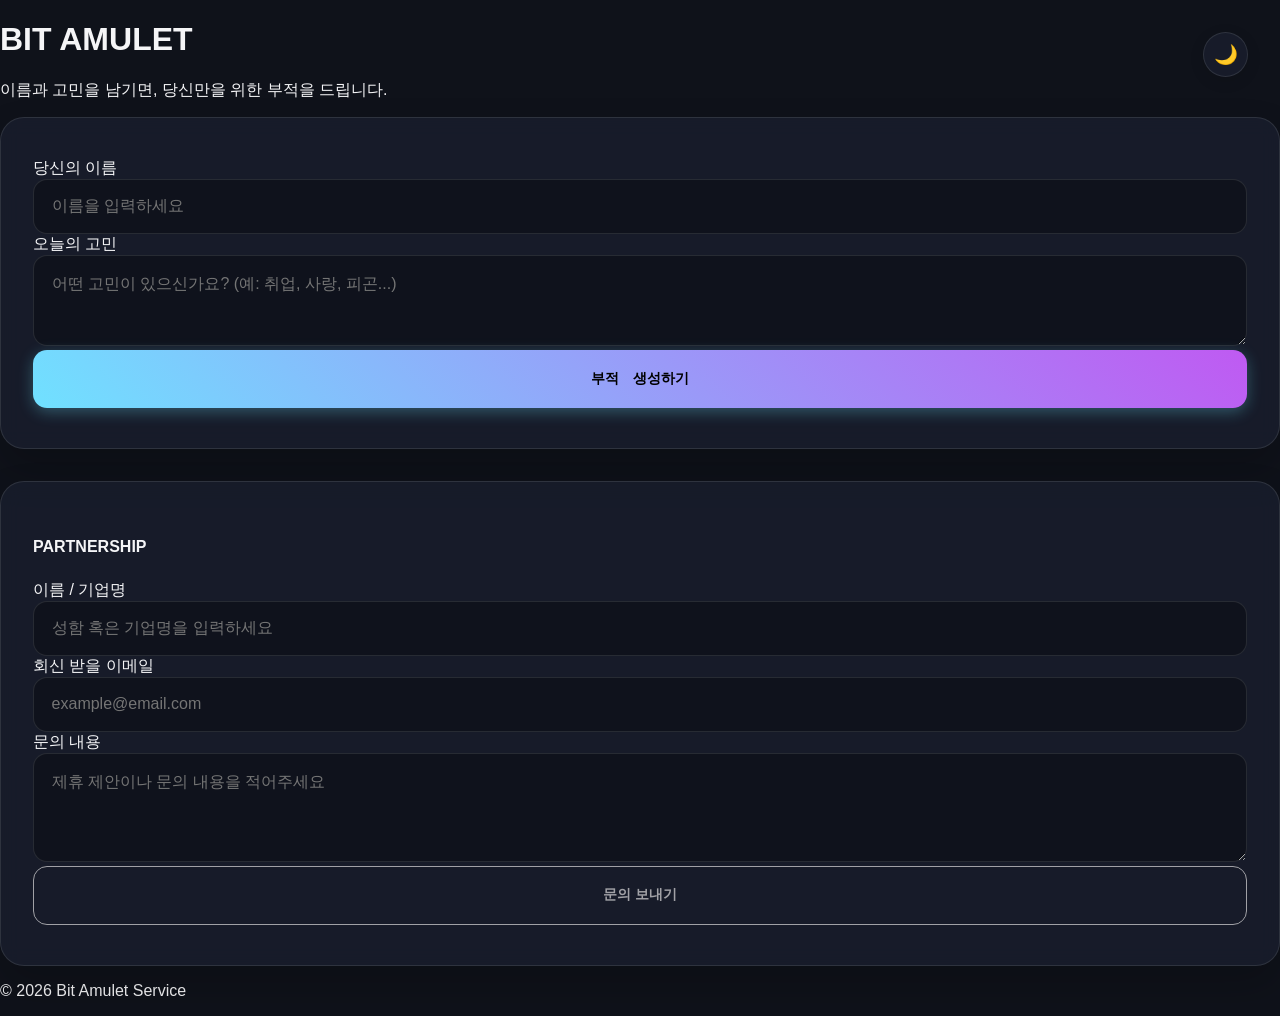
==== index.html @ c054cde6 "Auto-commit at 2026-04-23 19:17:56" ====
<!DOCTYPE html>
<html lang="ko">
<head>
    <meta charset="UTF-8">
    <meta name="viewport" content="width=device-width, initial-scale=1.0">
    <title>비트의 부적 - 당신만을 위한 한 줄 가사</title>
    <!-- CSS 경로 수정 -->
    <link rel="stylesheet" href="style.css">
</head>
<body>
    <div class="theme-toggle">
        <button id="theme-btn" title="테마 변경">🌙</button>
    </div>
    <div class="layout-wrapper">
        <!-- 기존 메인 컨텐츠 -->
        <div class="container">
            <header>
                <h1 class="pixel-text">BIT AMULET</h1>
                <p class="subtitle">이름과 고민을 남기면, 당신만을 위한 부적을 드립니다.</p>
            </header>

            <main>
                <section id="input-section" class="card">
                    <div class="input-group">
                        <label for="username">당신의 이름</label>
                        <input type="text" id="username" placeholder="이름을 입력하세요" maxlength="10">
                    </div>
                    <div class="input-group">
                        <label for="worry">오늘의 고민</label>
                        <textarea id="worry" placeholder="어떤 고민이 있으신가요? (예: 취업, 사랑, 피곤...)" rows="3"></textarea>
                    </div>
                    <button id="generate-btn" class="pixel-btn">부적 생성하기</button>
                </section>

                <section id="result-section" class="card hidden">
                    <div id="pixel-icon-container">
                        <!-- SVG 픽셀 아트가 여기에 들어갑니다 -->
                    </div>
                    <h2 id="result-name"></h2>
                    <div class="lyric-box">
                        <p id="result-lyric" class="pixel-text-sub"></p>
                    </div>
                    <button id="retry-btn" class="pixel-btn secondary">다시 쓰기</button>
                </section>
            </main>

            <section id="contact-section" class="card" style="margin-top: 2rem;">
                <h3 class="pixel-text" style="font-size: 1rem; margin-bottom: 1.5rem;">PARTNERSHIP</h3>
                <form action="https://formspree.io/f/mqewgvky" method="POST">
                    <div class="input-group">
                        <label>이름 / 기업명</label>
                        <input type="text" name="name" placeholder="성함 혹은 기업명을 입력하세요" required>
                    </div>
                    <div class="input-group">
                        <label>회신 받을 이메일</label>
                        <input type="email" name="_replyto" placeholder="example@email.com" required>
                    </div>
                    <div class="input-group">
                        <label>문의 내용</label>
                        <textarea name="message" placeholder="제휴 제안이나 문의 내용을 적어주세요" rows="4" required></textarea>
                    </div>
                    <button type="submit" class="pixel-btn secondary" style="margin-top: 0; width: 100%;">문의 보내기</button>
                </form>
            </section>

            <footer>
                <p>&copy; 2026 Bit Amulet Service</p>
            </footer>
        </div>

        <!-- Disqus 댓글 섹션 -->
        <aside class="comment-section">
            <div id="disqus_thread"></div>
            <script>
                /**
                *  RECOMMENDED CONFIGURATION VARIABLES: EDIT AND UNCOMMENT THE SECTION BELOW TO INSERT DYNAMIC VALUES FROM YOUR PLATFORM OR CMS.
                *  LEARN WHY DEFINING THESE VARIABLES IS IMPORTANT: https://disqus.com/admin/universalcode/#configuration-variables    */
                /*
                var disqus_config = function () {
                this.page.url = PAGE_URL;  // Replace PAGE_URL with your page's canonical URL variable
                this.page.identifier = PAGE_IDENTIFIER; // Replace PAGE_IDENTIFIER with your page's unique identifier variable
                };
                */
                (function() { // DON'T EDIT BELOW THIS LINE
                var d = document, s = d.createElement('script');
                s.src = 'https://luck-station.disqus.com/embed.js';
                s.setAttribute('data-timestamp', +new Date());
                (d.head || d.body).appendChild(s);
                })();
            </script>
            <noscript>Please enable JavaScript to view the <a href="https://disqus.com/?ref_noscript">comments powered by Disqus.</a></noscript>
        </aside>
    </div>

    <!-- JS 경로 수정 -->
    <script src="script.js"></script>
</body>
</html>
---- style.css ----
@import url('https://fonts.googleapis.com/css2?family=Press+Start+2P&family=Nanum+Myeongjo:wght@700&family=Pretendard:wght@400;600&display=swap');

:root {
    /* Dark Mode (Default) */
    --bg-color: #0f121a;
    --card-bg: rgba(26, 31, 46, 0.8);
    --neon-blue: #70e1ff;
    --neon-pink: #ff7eb3;
    --neon-purple: #bf5af2;
    --text-white: #f5f5f7;
    --text-gray: #a1a1a6;
    --input-bg: rgba(0, 0, 0, 0.3);
    --border-color: rgba(255, 255, 255, 0.1);
}

[data-theme="light"] {
    --bg-color: #f0f2f5;
    --card-bg: rgba(255, 255, 255, 0.9);
    --neon-blue: #007aff;
    --neon-pink: #ff2d55;
    --neon-purple: #5856d6;
    --text-white: #1c1c1e;
    --text-gray: #3a3a3c;
    --input-bg: rgba(255, 255, 255, 1);
    --border-color: rgba(0, 0, 0, 0.1);
}

* {
    box-sizing: border-box;
    transition: background-color 0.3s ease, color 0.3s ease, border-color 0.3s ease;
}

body {
    background-color: var(--bg-color);
    color: var(--text-white);
    font-family: 'Pretendard', sans-serif;
    margin: 0;
    min-height: 100vh;
    overflow-x: hidden;
}

/* 테마 토글 버튼 스타일 */
.theme-toggle {
    position: fixed;
    top: 2rem;
    right: 2rem;
    z-index: 1000;
}

#theme-btn {
    background: var(--card-bg);
    border: 1px solid var(--border-color);
    color: var(--text-white);
    padding: 0.8rem;
    border-radius: 50%;
    cursor: pointer;
    font-size: 1.2rem;
    box-shadow: 0 4px 15px rgba(0, 0, 0, 0.1);
    display: flex;
    align-items: center;
    justify-content: center;
    width: 45px;
    height: 45px;
}

.card {
    background: var(--card-bg);
    backdrop-filter: blur(10px);
    padding: 2.5rem 2rem;
    border-radius: 24px;
    border: 1px solid var(--border-color);
    box-shadow: 0 20px 40px rgba(0, 0, 0, 0.2);
}

input, textarea {
    width: 100%;
    padding: 1.1rem;
    background: var(--input-bg);
    border: 1px solid var(--border-color);
    border-radius: 14px;
    color: var(--text-white);
    font-size: 1rem;
    font-family: inherit;
    transition: all 0.3s ease;
}

input:focus, textarea:focus {
    outline: none;
    border-color: var(--neon-blue);
    background: rgba(0, 242, 255, 0.05);
    box-shadow: 0 0 15px rgba(112, 225, 255, 0.2);
}

/* 부적 생성 버튼 디테일 업그레이드 */
.pixel-btn {
    position: relative;
    width: 100%;
    background: linear-gradient(45deg, var(--neon-blue), var(--neon-purple));
    color: #000;
    border: none;
    padding: 1.2rem;
    border-radius: 14px;
    font-family: 'Press Start 2P', cursive;
    font-size: 0.85rem;
    font-weight: bold;
    cursor: pointer;
    overflow: hidden;
    transition: all 0.3s cubic-bezier(0.23, 1, 0.32, 1);
    box-shadow: 0 4px 15px rgba(112, 225, 255, 0.3);
}

.pixel-btn::before {
    content: '';
    position: absolute;
    top: 0;
    left: -100%;
    width: 100%;
    height: 100%;
    background: linear-gradient(
        120deg,
        transparent,
        rgba(255, 255, 255, 0.4),
        transparent
    );
    transition: 0.5s;
}

.pixel-btn:hover {
    transform: translateY(-3px);
    box-shadow: 0 8px 25px rgba(112, 225, 255, 0.5);
}

.pixel-btn:hover::before {
    left: 100%;
}

.pixel-btn:active {
    transform: translateY(1px);
}

.secondary {
    background: transparent;
    border: 1px solid var(--text-gray);
    color: var(--text-gray);
    box-shadow: none;
    margin-top: 2rem;
    font-family: 'Pretendard', sans-serif;
}

.hidden {
    display: none;
    opacity: 0;
}

/* 결과 창 스타일링 */
.lyric-box {
    margin: 2rem 0;
    padding: 1.5rem;
    position: relative;
}

#result-name {
    font-size: 1.1rem;
    color: var(--text-gray);
    font-weight: 400;
}

.pixel-text-sub {
    font-family: 'Nanum Myeongjo', serif;
    font-size: 1.35rem;
    line-height: 1.8;
    color: var(--text-white);
    word-break: keep-all;
}

#pixel-icon-container {
    margin-bottom: 2rem;
    animation: float 3s ease-in-out infinite;
}

@keyframes float {
    0%, 100% { transform: translateY(0); }
    50% { transform: translateY(-10px); }
}

svg {
    filter: drop-shadow(0 0 15px var(--neon-blue));
}
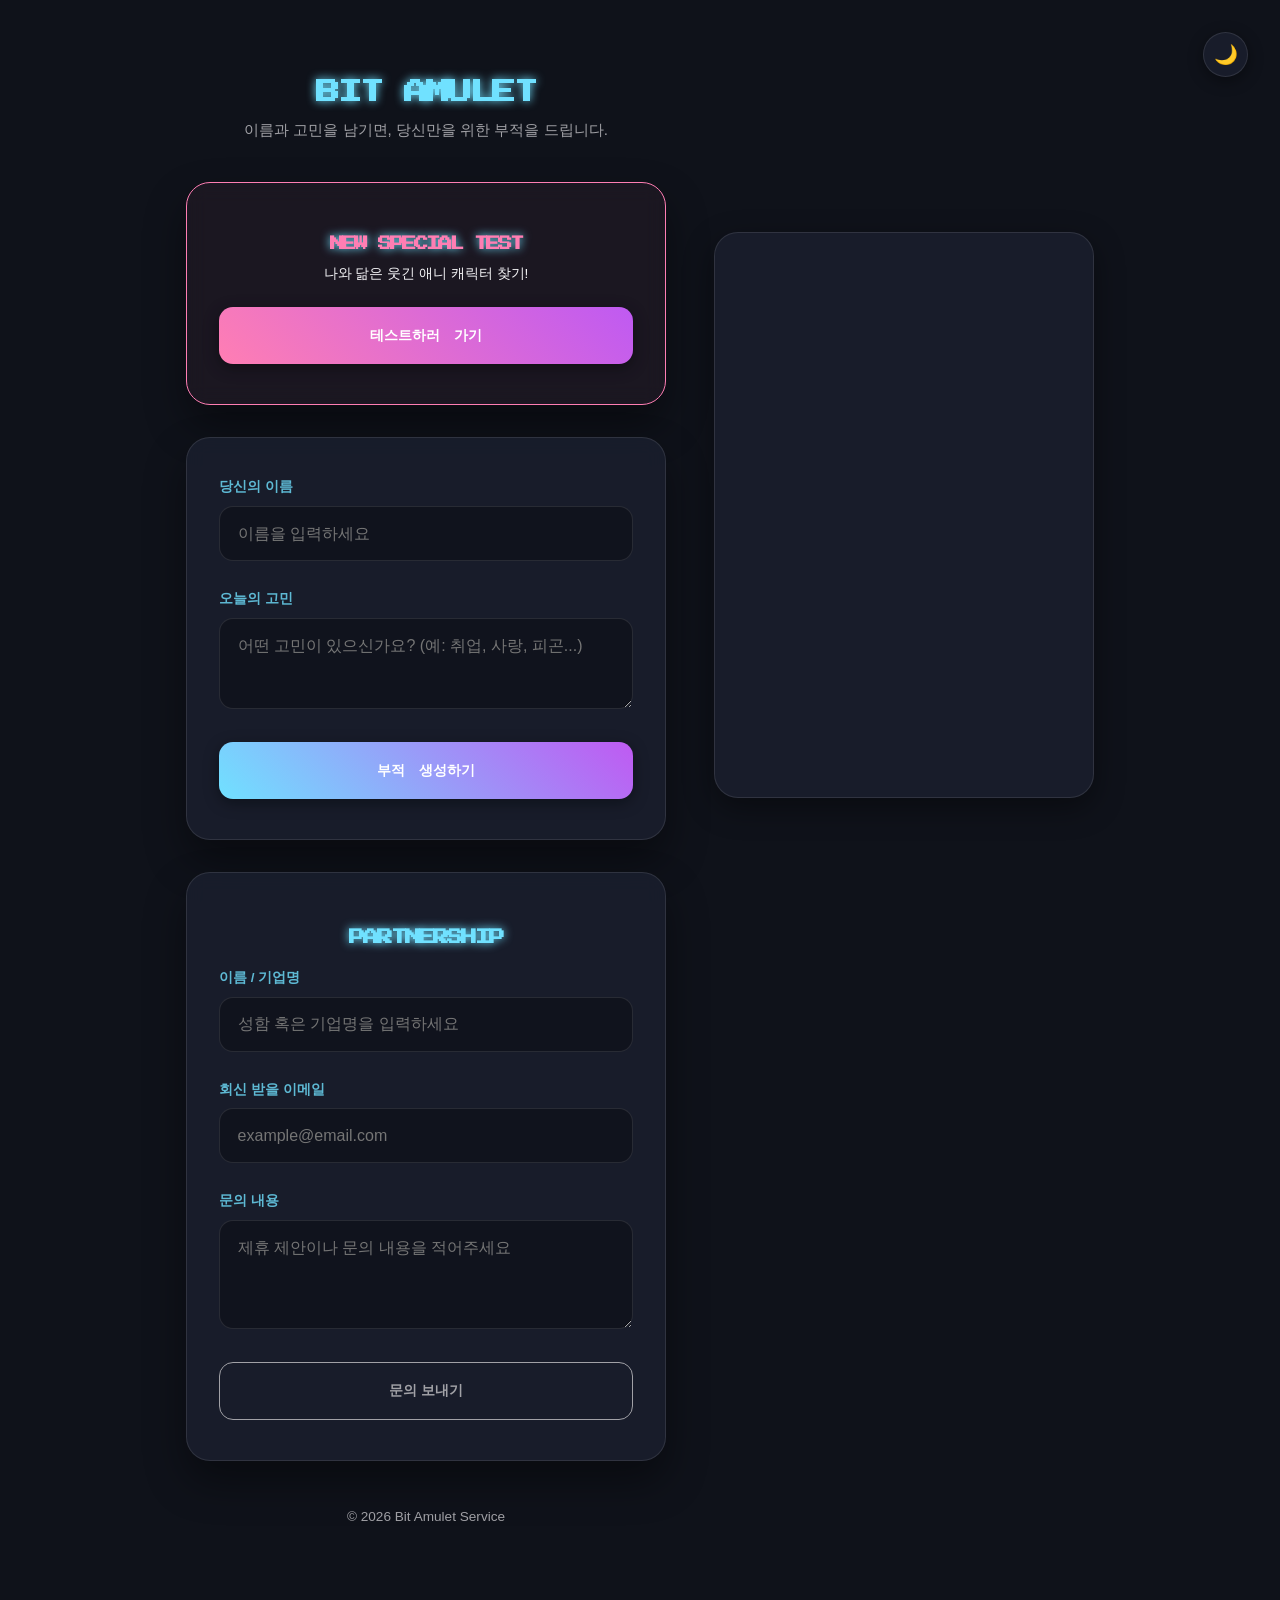
==== commit 3197ae6e: "Auto-commit at 2026-04-23 21:20:17" ====
--- a/index.html
+++ b/index.html
@@ -20,6 +20,13 @@
             </header>
 
             <main>
+                <!-- 애니 테스트 바로가기 배너 추가 -->
+                <section class="card" style="margin-bottom: 2rem; border: 1px solid var(--neon-pink); background: rgba(255, 126, 179, 0.05);">
+                    <h3 class="pixel-text" style="color: var(--neon-pink); font-size: 0.9rem;">NEW SPECIAL TEST</h3>
+                    <p style="font-size: 0.85rem; margin-bottom: 1.5rem;">나와 닮은 웃긴 애니 캐릭터 찾기!</p>
+                    <a href="anime-test.html" class="pixel-btn" style="background: linear-gradient(45deg, var(--neon-pink), var(--neon-purple)); text-decoration: none; display: block; text-align: center;">테스트하러 가기</a>
+                </section>
+
                 <section id="input-section" class="card">
                     <div class="input-group">
                         <label for="username">당신의 이름</label>
--- a/style.css
+++ b/style.css
@@ -3,7 +3,7 @@
 :root {
     /* Dark Mode (Default) */
     --bg-color: #0f121a;
-    --card-bg: rgba(26, 31, 46, 0.8);
+    --card-bg: rgba(26, 31, 46, 0.85);
     --neon-blue: #70e1ff;
     --neon-pink: #ff7eb3;
     --neon-purple: #bf5af2;
@@ -11,23 +11,26 @@
     --text-gray: #a1a1a6;
     --input-bg: rgba(0, 0, 0, 0.3);
     --border-color: rgba(255, 255, 255, 0.1);
+    --shadow: rgba(0, 0, 0, 0.4);
 }
 
 [data-theme="light"] {
-    --bg-color: #f0f2f5;
-    --card-bg: rgba(255, 255, 255, 0.9);
-    --neon-blue: #007aff;
-    --neon-pink: #ff2d55;
-    --neon-purple: #5856d6;
-    --text-white: #1c1c1e;
-    --text-gray: #3a3a3c;
-    --input-bg: rgba(255, 255, 255, 1);
-    --border-color: rgba(0, 0, 0, 0.1);
+    /* Light Mode (Optimized) */
+    --bg-color: #f0f2f5; /* 약간 더 대비가 있는 회색 배경 */
+    --card-bg: #ffffff;
+    --neon-blue: #0070f3;
+    --neon-pink: #eb008b;
+    --neon-purple: #7928ca;
+    --text-white: #1a1a1b; /* 짙은 차콜색으로 가독성 확보 */
+    --text-gray: #4f4f50;
+    --input-bg: #ffffff;
+    --border-color: rgba(0, 0, 0, 0.15); /* 보더를 더 명확하게 */
+    --shadow: rgba(0, 0, 0, 0.08);
 }
 
 * {
     box-sizing: border-box;
-    transition: background-color 0.3s ease, color 0.3s ease, border-color 0.3s ease;
+    transition: background-color 0.2s ease, color 0.2s ease, border-color 0.2s ease, box-shadow 0.2s ease;
 }
 
 body {
@@ -39,7 +42,77 @@
     overflow-x: hidden;
 }
 
-/* 테마 토글 버튼 스타일 */
+.layout-wrapper {
+    display: flex;
+    justify-content: center;
+    align-items: flex-start;
+    gap: 3rem;
+    width: 100%;
+    margin: 0 auto;
+    padding: 4rem 2rem;
+}
+
+.layout-wrapper::before {
+    content: "";
+    flex: 0 0 380px; 
+}
+
+.container {
+    flex: 0 0 480px;
+    text-align: center;
+    z-index: 1;
+}
+
+.comment-section {
+    flex: 0 0 380px;
+    background: var(--card-bg);
+    padding: 2rem 1.5rem; /* 여백 증가 */
+    border-radius: 24px;
+    border: 1px solid var(--border-color);
+    box-shadow: 0 10px 30px var(--shadow);
+    margin-top: 10.5rem; 
+    position: sticky;
+    top: 2rem;
+    opacity: 1 !important; /* 투명도 강제 제거 */
+    visibility: visible !important;
+}
+
+#disqus_thread {
+    width: 100%;
+    min-height: 500px; /* 영역 확보 */
+}
+
+/* 푸터 및 기타 텍스트 가독성 */
+footer {
+    margin-top: 3rem;
+    color: var(--text-gray);
+    font-size: 0.85rem;
+}
+
+@media (max-width: 1300px) {
+    .layout-wrapper::before {
+        display: none;
+    }
+}
+
+@media (max-width: 1024px) {
+    .layout-wrapper {
+        flex-direction: column;
+        align-items: center;
+        padding: 2rem 1rem;
+        gap: 1rem;
+    }
+    .container, .comment-section {
+        flex: 1;
+        width: 100%;
+        max-width: 480px;
+    }
+    .comment-section {
+        margin-top: 2rem;
+        position: static;
+    }
+}
+
 .theme-toggle {
     position: fixed;
     top: 2rem;
@@ -55,7 +128,7 @@
     border-radius: 50%;
     cursor: pointer;
     font-size: 1.2rem;
-    box-shadow: 0 4px 15px rgba(0, 0, 0, 0.1);
+    box-shadow: 0 4px 15px var(--shadow);
     display: flex;
     align-items: center;
     justify-content: center;
@@ -69,7 +142,38 @@
     padding: 2.5rem 2rem;
     border-radius: 24px;
     border: 1px solid var(--border-color);
-    box-shadow: 0 20px 40px rgba(0, 0, 0, 0.2);
+    box-shadow: 0 20px 40px var(--shadow);
+}
+
+.pixel-text {
+    font-family: 'Press Start 2P', cursive !important;
+    color: var(--neon-blue);
+    font-size: 1.5rem;
+    margin-bottom: 0.8rem;
+    letter-spacing: -2px;
+    filter: drop-shadow(0 0 5px var(--neon-blue));
+}
+
+.subtitle {
+    color: var(--text-gray);
+    font-size: 0.95rem;
+    font-weight: 300;
+    margin-bottom: 2.5rem;
+    line-height: 1.5;
+}
+
+.input-group {
+    text-align: left;
+    margin-bottom: 1.8rem;
+}
+
+label {
+    display: block;
+    margin-bottom: 0.6rem;
+    font-size: 0.85rem;
+    font-weight: 600;
+    color: var(--neon-blue);
+    opacity: 0.8;
 }
 
 input, textarea {
@@ -81,22 +185,20 @@
     color: var(--text-white);
     font-size: 1rem;
     font-family: inherit;
-    transition: all 0.3s ease;
 }
 
 input:focus, textarea:focus {
     outline: none;
     border-color: var(--neon-blue);
-    background: rgba(0, 242, 255, 0.05);
-    box-shadow: 0 0 15px rgba(112, 225, 255, 0.2);
-}
-
-/* 부적 생성 버튼 디테일 업그레이드 */
+    background: rgba(0, 112, 243, 0.05);
+    box-shadow: 0 0 15px rgba(0, 112, 243, 0.2);
+}
+
 .pixel-btn {
     position: relative;
     width: 100%;
     background: linear-gradient(45deg, var(--neon-blue), var(--neon-purple));
-    color: #000;
+    color: #fff;
     border: none;
     padding: 1.2rem;
     border-radius: 14px;
@@ -106,36 +208,12 @@
     cursor: pointer;
     overflow: hidden;
     transition: all 0.3s cubic-bezier(0.23, 1, 0.32, 1);
-    box-shadow: 0 4px 15px rgba(112, 225, 255, 0.3);
-}
-
-.pixel-btn::before {
-    content: '';
-    position: absolute;
-    top: 0;
-    left: -100%;
-    width: 100%;
-    height: 100%;
-    background: linear-gradient(
-        120deg,
-        transparent,
-        rgba(255, 255, 255, 0.4),
-        transparent
-    );
-    transition: 0.5s;
+    box-shadow: 0 4px 15px var(--shadow);
 }
 
 .pixel-btn:hover {
     transform: translateY(-3px);
-    box-shadow: 0 8px 25px rgba(112, 225, 255, 0.5);
-}
-
-.pixel-btn:hover::before {
-    left: 100%;
-}
-
-.pixel-btn:active {
-    transform: translateY(1px);
+    box-shadow: 0 8px 25px var(--shadow);
 }
 
 .secondary {
@@ -152,21 +230,13 @@
     opacity: 0;
 }
 
-/* 결과 창 스타일링 */
 .lyric-box {
     margin: 2rem 0;
     padding: 1.5rem;
-    position: relative;
-}
-
-#result-name {
-    font-size: 1.1rem;
-    color: var(--text-gray);
-    font-weight: 400;
 }
 
 .pixel-text-sub {
-    font-family: 'Nanum Myeongjo', serif;
+    font-family: 'Nanum Myeongjo', serif !important;
     font-size: 1.35rem;
     line-height: 1.8;
     color: var(--text-white);
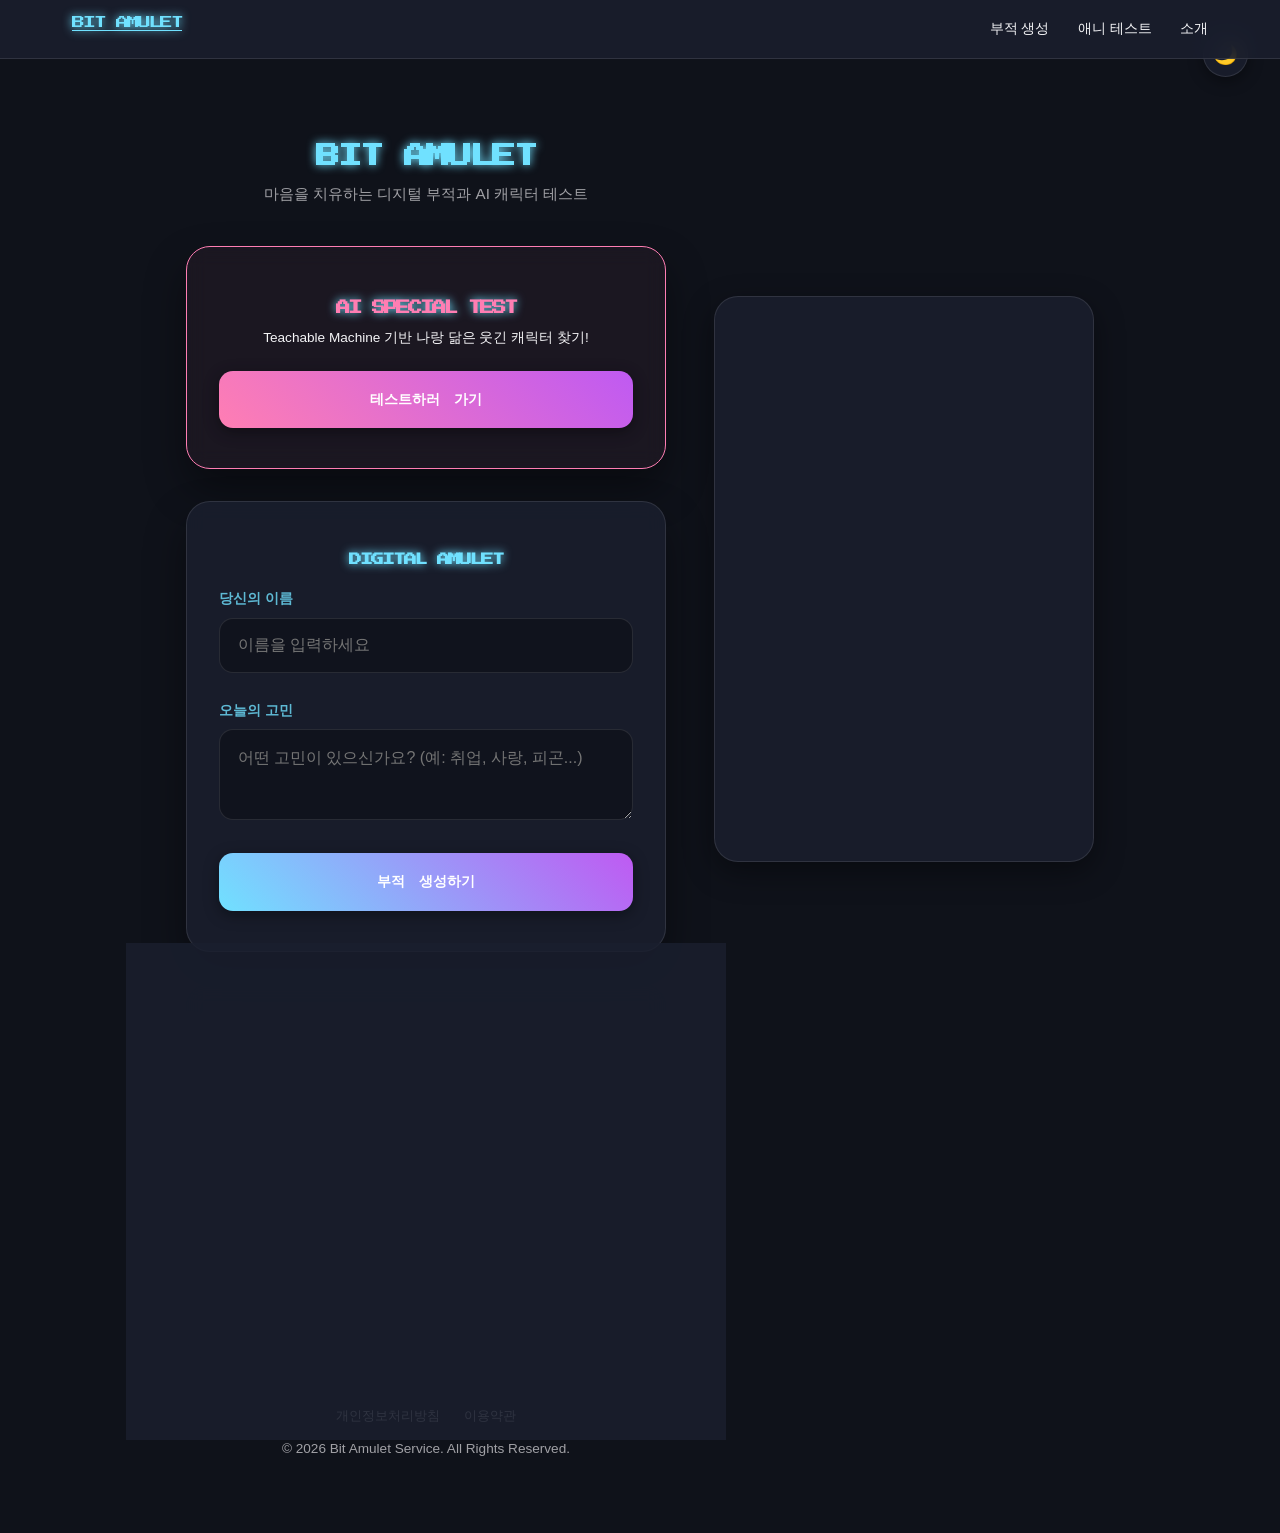
==== commit c5637b52: "Auto-commit at 2026-04-23 21:49:50" ====
--- a/index.html
+++ b/index.html
@@ -3,31 +3,48 @@
 <head>
     <meta charset="UTF-8">
     <meta name="viewport" content="width=device-width, initial-scale=1.0">
-    <title>비트의 부적 - 당신만을 위한 한 줄 가사</title>
-    <!-- CSS 경로 수정 -->
+    <meta name="google-adsense-account" content="ca-pub-2697308694706851">
+    <meta name="description" content="인공지능 기반 애니 닮은꼴 테스트와 당신의 고민을 해결해주는 비트 부적 생성기입니다.">
+    <meta name="keywords" content="애니닮은꼴, AI테스트, 부적생성기, 운세, 캐릭터찾기">
+    <title>비트의 부적 - AI 애니 테스트 & 한 줄 가사 부적</title>
+    <!-- Google AdSense -->
+    <script async src="https://pagead2.googlesyndication.com/pagead/js/adsbygoogle.js?client=ca-pub-2697308694706851"
+     crossorigin="anonymous"></script>
     <link rel="stylesheet" href="style.css">
 </head>
 <body>
+    <nav class="main-nav">
+        <div class="nav-container">
+            <a href="index.html" class="nav-logo pixel-text" style="font-size: 0.8rem;">BIT AMULET</a>
+            <div class="nav-links">
+                <a href="index.html">부적 생성</a>
+                <a href="anime-test.html">애니 테스트</a>
+                <a href="#about-section">소개</a>
+            </div>
+        </div>
+    </nav>
+
     <div class="theme-toggle">
         <button id="theme-btn" title="테마 변경">🌙</button>
     </div>
+
     <div class="layout-wrapper">
-        <!-- 기존 메인 컨텐츠 -->
         <div class="container">
             <header>
                 <h1 class="pixel-text">BIT AMULET</h1>
-                <p class="subtitle">이름과 고민을 남기면, 당신만을 위한 부적을 드립니다.</p>
+                <p class="subtitle">마음을 치유하는 디지털 부적과 AI 캐릭터 테스트</p>
             </header>
 
             <main>
-                <!-- 애니 테스트 바로가기 배너 추가 -->
+                <!-- 애니 테스트 바로가기 배너 -->
                 <section class="card" style="margin-bottom: 2rem; border: 1px solid var(--neon-pink); background: rgba(255, 126, 179, 0.05);">
-                    <h3 class="pixel-text" style="color: var(--neon-pink); font-size: 0.9rem;">NEW SPECIAL TEST</h3>
-                    <p style="font-size: 0.85rem; margin-bottom: 1.5rem;">나와 닮은 웃긴 애니 캐릭터 찾기!</p>
+                    <h3 class="pixel-text" style="color: var(--neon-pink); font-size: 0.9rem;">AI SPECIAL TEST</h3>
+                    <p style="font-size: 0.85rem; margin-bottom: 1.5rem;">Teachable Machine 기반 나랑 닮은 웃긴 캐릭터 찾기!</p>
                     <a href="anime-test.html" class="pixel-btn" style="background: linear-gradient(45deg, var(--neon-pink), var(--neon-purple)); text-decoration: none; display: block; text-align: center;">테스트하러 가기</a>
                 </section>
 
                 <section id="input-section" class="card">
+                    <h2 class="pixel-text" style="font-size: 0.8rem; margin-bottom: 1.5rem;">DIGITAL AMULET</h2>
                     <div class="input-group">
                         <label for="username">당신의 이름</label>
                         <input type="text" id="username" placeholder="이름을 입력하세요" maxlength="10">
@@ -40,40 +57,34 @@
                 </section>
 
                 <section id="result-section" class="card hidden">
-                    <div id="pixel-icon-container">
-                        <!-- SVG 픽셀 아트가 여기에 들어갑니다 -->
-                    </div>
+                    <div id="pixel-icon-container"></div>
                     <h2 id="result-name"></h2>
                     <div class="lyric-box">
                         <p id="result-lyric" class="pixel-text-sub"></p>
                     </div>
                     <button id="retry-btn" class="pixel-btn secondary">다시 쓰기</button>
                 </section>
+
+                <!-- 정보성 콘텐츠 추가 (애드센스 승인용) -->
+                <section id="about-section" class="card" style="margin-top: 2rem; text-align: left;">
+                    <h3 class="pixel-text" style="font-size: 0.8rem; margin-bottom: 1rem;">ABOUT SERVICE</h3>
+                    <div style="font-size: 0.9rem; color: var(--text-gray); line-height: 1.8;">
+                        <p><strong>비트의 부적</strong>은 일상의 지친 마음을 8비트 감성의 가사와 함께 위로하기 위해 만들어진 공간입니다.</p>
+                        <p>우리가 제공하는 모든 가사는 당신의 고민 키워드를 분석하여 가장 따뜻한 울림을 줄 수 있는 구절을 엄선합니다. 디지털 세상 속에서도 따뜻한 진심이 전달되기를 바랍니다.</p>
+                        <p style="margin-top: 1rem;">또한, 구글의 <strong>Teachable Machine</strong> 인공지능 기술을 활용하여 재미있는 애니 닮은꼴 테스트를 제공하고 있습니다. 여러분의 즐거움과 휴식을 위한 공간으로 만들어 가겠습니다.</p>
+                    </div>
+                </section>
             </main>
 
-            <section id="contact-section" class="card" style="margin-top: 2rem;">
-                <h3 class="pixel-text" style="font-size: 1rem; margin-bottom: 1.5rem;">PARTNERSHIP</h3>
-                <form action="https://formspree.io/f/mqewgvky" method="POST">
-                    <div class="input-group">
-                        <label>이름 / 기업명</label>
-                        <input type="text" name="name" placeholder="성함 혹은 기업명을 입력하세요" required>
-                    </div>
-                    <div class="input-group">
-                        <label>회신 받을 이메일</label>
-                        <input type="email" name="_replyto" placeholder="example@email.com" required>
-                    </div>
-                    <div class="input-group">
-                        <label>문의 내용</label>
-                        <textarea name="message" placeholder="제휴 제안이나 문의 내용을 적어주세요" rows="4" required></textarea>
-                    </div>
-                    <button type="submit" class="pixel-btn secondary" style="margin-top: 0; width: 100%;">문의 보내기</button>
-                </form>
-            </section>
-
             <footer>
-                <p>&copy; 2026 Bit Amulet Service</p>
+                <div class="footer-links" style="margin-bottom: 1rem;">
+                    <a href="privacy.html" style="color: var(--text-gray); text-decoration: none; font-size: 0.8rem; margin: 0 10px;">개인정보처리방침</a>
+                    <a href="#" style="color: var(--text-gray); text-decoration: none; font-size: 0.8rem; margin: 0 10px;">이용약관</a>
+                </div>
+                <p>&copy; 2026 Bit Amulet Service. All Rights Reserved.</p>
             </footer>
         </div>
+
 
         <!-- Disqus 댓글 섹션 -->
         <aside class="comment-section">
--- a/style.css
+++ b/style.css
@@ -42,6 +42,40 @@
     overflow-x: hidden;
 }
 
+/* 네비게이션 바 스타일 */
+.main-nav {
+    width: 100%;
+    background: var(--card-bg);
+    backdrop-filter: blur(10px);
+    border-bottom: 1px solid var(--border-color);
+    position: fixed;
+    top: 0;
+    left: 0;
+    z-index: 2000;
+}
+
+.nav-container {
+    max-width: 1200px;
+    margin: 0 auto;
+    padding: 1rem 2rem;
+    display: flex;
+    justify-content: space-between;
+    align-items: center;
+}
+
+.nav-links a {
+    color: var(--text-white);
+    text-decoration: none;
+    margin-left: 1.5rem;
+    font-size: 0.85rem;
+    font-weight: 500;
+    transition: color 0.3s;
+}
+
+.nav-links a:hover {
+    color: var(--neon-blue);
+}
+
 .layout-wrapper {
     display: flex;
     justify-content: center;
@@ -49,7 +83,7 @@
     gap: 3rem;
     width: 100%;
     margin: 0 auto;
-    padding: 4rem 2rem;
+    padding: 8rem 2rem 4rem 2rem; /* 네비게이션 공간 확보 */
 }
 
 .layout-wrapper::before {
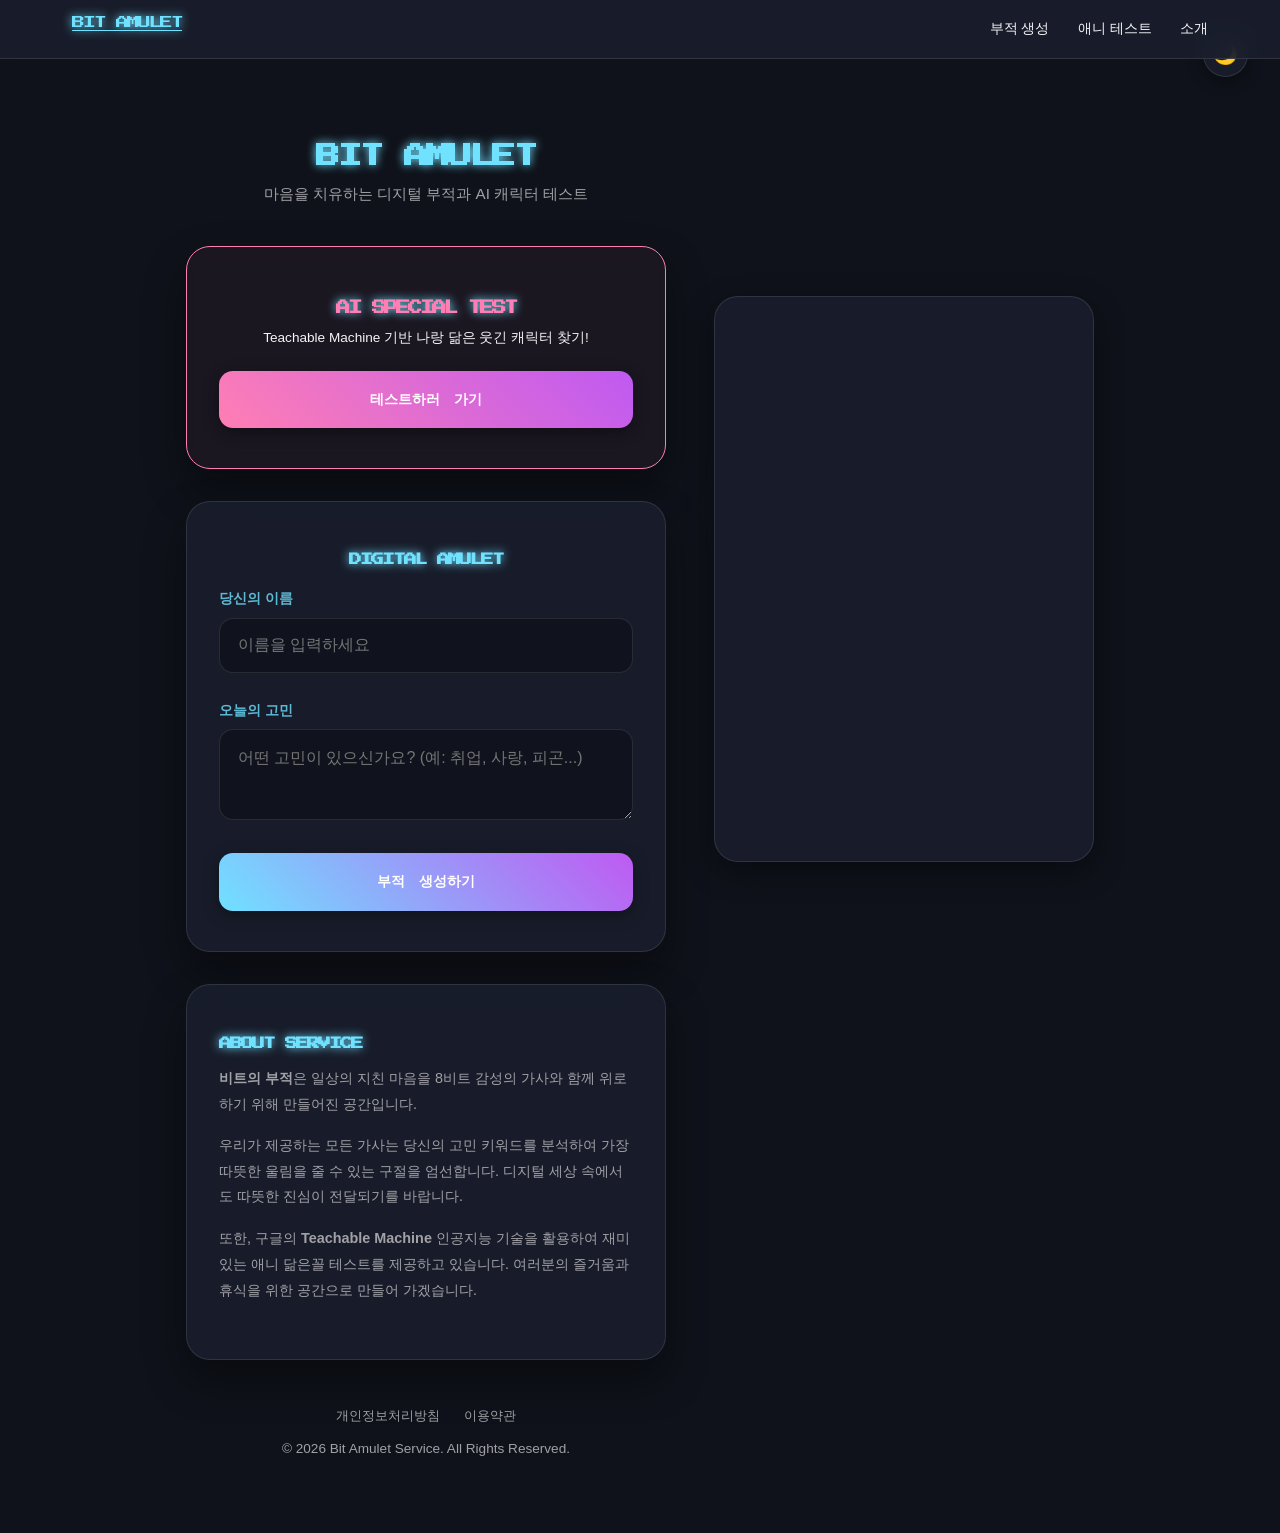
==== commit 99281df2: "Auto-commit at 2026-04-23 21:53:53" ====
--- a/index.html
+++ b/index.html
@@ -15,7 +15,7 @@
 <body>
     <nav class="main-nav">
         <div class="nav-container">
-            <a href="index.html" class="nav-logo pixel-text" style="font-size: 0.8rem;">BIT AMULET</a>
+            <a href="index.html" class="nav-logo pixel-text" style="font-size: 0.8rem; ;">BIT AMULET</a>
             <div class="nav-links">
                 <a href="index.html">부적 생성</a>
                 <a href="anime-test.html">애니 테스트</a>
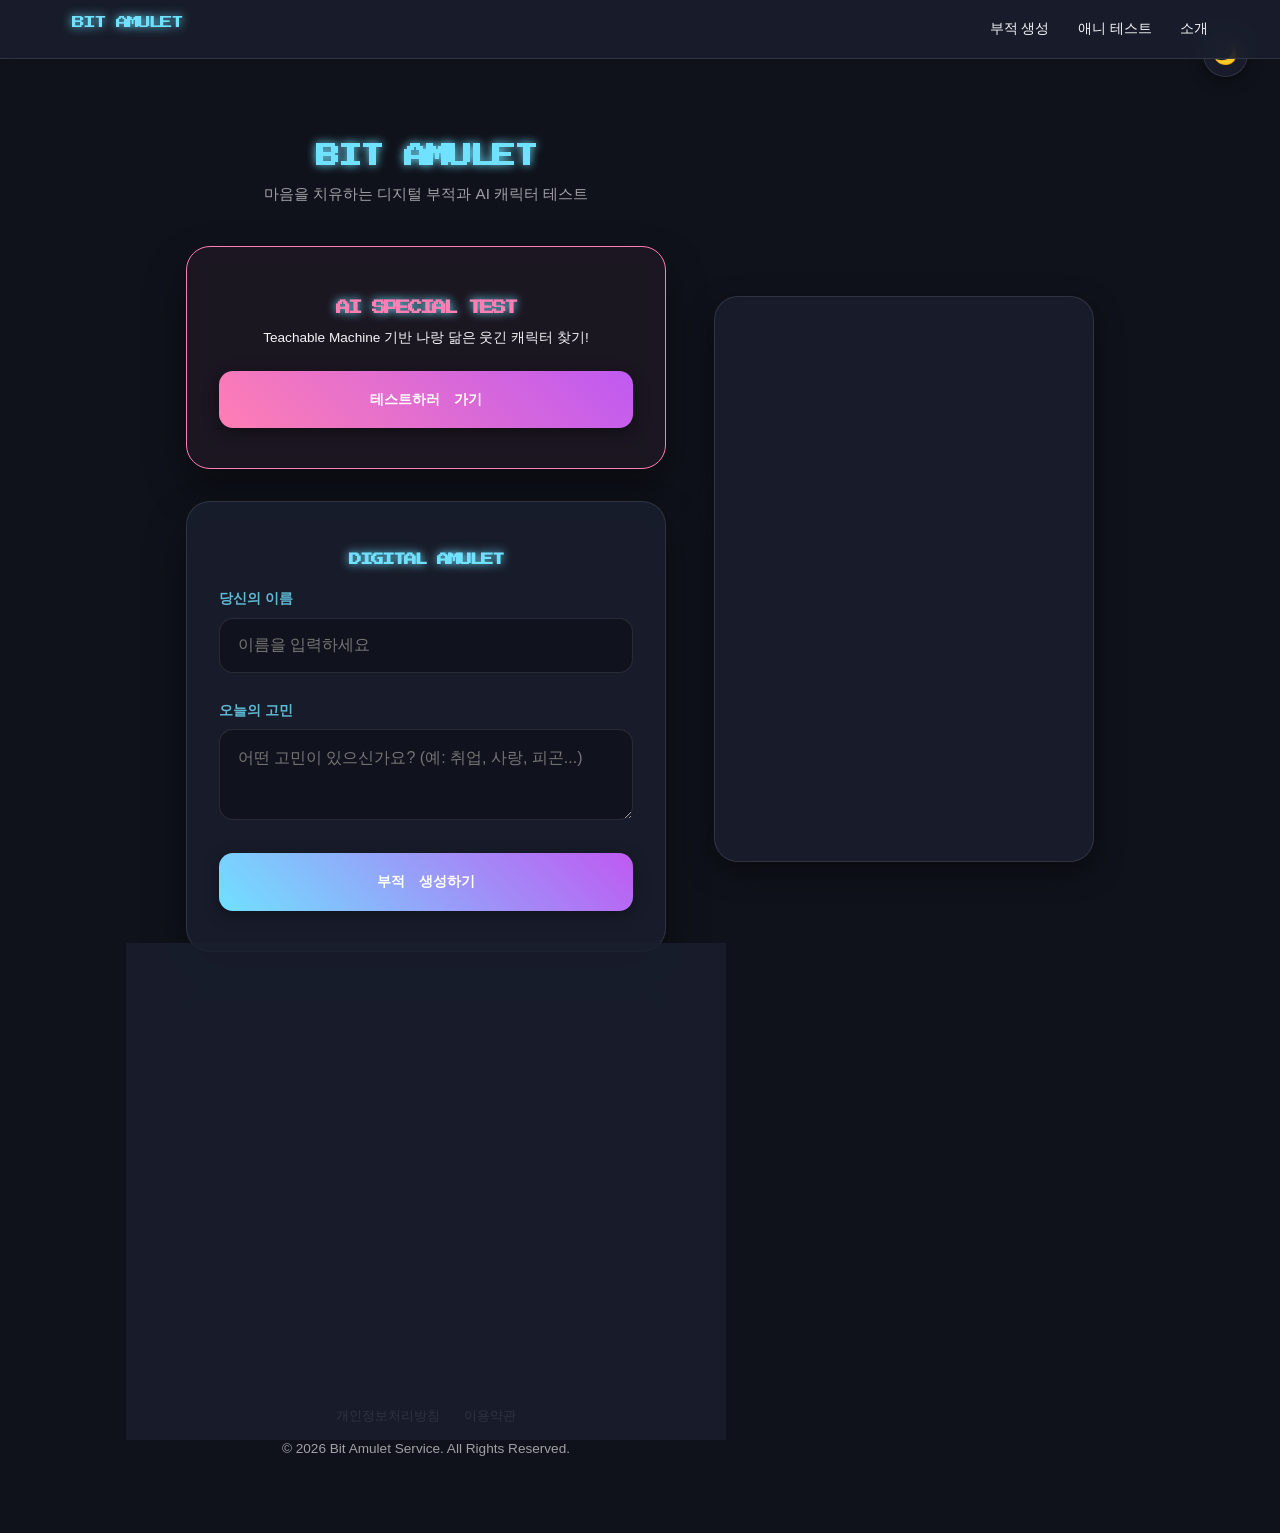
==== commit 0badf5c1: "Auto-commit at 2026-04-23 21:54:55" ====
--- a/index.html
+++ b/index.html
@@ -1,5 +1,6 @@
 <!DOCTYPE html>
 <html lang="ko">
+
 <head>
     <meta charset="UTF-8">
     <meta name="viewport" content="width=device-width, initial-scale=1.0">
@@ -9,13 +10,15 @@
     <title>비트의 부적 - AI 애니 테스트 & 한 줄 가사 부적</title>
     <!-- Google AdSense -->
     <script async src="https://pagead2.googlesyndication.com/pagead/js/adsbygoogle.js?client=ca-pub-2697308694706851"
-     crossorigin="anonymous"></script>
+        crossorigin="anonymous"></script>
     <link rel="stylesheet" href="style.css">
 </head>
+
 <body>
     <nav class="main-nav">
         <div class="nav-container">
-            <a href="index.html" class="nav-logo pixel-text" style="font-size: 0.8rem; ;">BIT AMULET</a>
+            <a href="index.html" class="nav-logo pixel-text" style="font-size: 0.8rem; text-decoration: none;">BIT
+                AMULET</a>
             <div class="nav-links">
                 <a href="index.html">부적 생성</a>
                 <a href="anime-test.html">애니 테스트</a>
@@ -37,10 +40,13 @@
 
             <main>
                 <!-- 애니 테스트 바로가기 배너 -->
-                <section class="card" style="margin-bottom: 2rem; border: 1px solid var(--neon-pink); background: rgba(255, 126, 179, 0.05);">
+                <section class="card"
+                    style="margin-bottom: 2rem; border: 1px solid var(--neon-pink); background: rgba(255, 126, 179, 0.05);">
                     <h3 class="pixel-text" style="color: var(--neon-pink); font-size: 0.9rem;">AI SPECIAL TEST</h3>
                     <p style="font-size: 0.85rem; margin-bottom: 1.5rem;">Teachable Machine 기반 나랑 닮은 웃긴 캐릭터 찾기!</p>
-                    <a href="anime-test.html" class="pixel-btn" style="background: linear-gradient(45deg, var(--neon-pink), var(--neon-purple)); text-decoration: none; display: block; text-align: center;">테스트하러 가기</a>
+                    <a href="anime-test.html" class="pixel-btn"
+                        style="background: linear-gradient(45deg, var(--neon-pink), var(--neon-purple)); text-decoration: none; display: block; text-align: center;">테스트하러
+                        가기</a>
                 </section>
 
                 <section id="input-section" class="card">
@@ -70,16 +76,20 @@
                     <h3 class="pixel-text" style="font-size: 0.8rem; margin-bottom: 1rem;">ABOUT SERVICE</h3>
                     <div style="font-size: 0.9rem; color: var(--text-gray); line-height: 1.8;">
                         <p><strong>비트의 부적</strong>은 일상의 지친 마음을 8비트 감성의 가사와 함께 위로하기 위해 만들어진 공간입니다.</p>
-                        <p>우리가 제공하는 모든 가사는 당신의 고민 키워드를 분석하여 가장 따뜻한 울림을 줄 수 있는 구절을 엄선합니다. 디지털 세상 속에서도 따뜻한 진심이 전달되기를 바랍니다.</p>
-                        <p style="margin-top: 1rem;">또한, 구글의 <strong>Teachable Machine</strong> 인공지능 기술을 활용하여 재미있는 애니 닮은꼴 테스트를 제공하고 있습니다. 여러분의 즐거움과 휴식을 위한 공간으로 만들어 가겠습니다.</p>
+                        <p>우리가 제공하는 모든 가사는 당신의 고민 키워드를 분석하여 가장 따뜻한 울림을 줄 수 있는 구절을 엄선합니다. 디지털 세상 속에서도 따뜻한 진심이 전달되기를 바랍니다.
+                        </p>
+                        <p style="margin-top: 1rem;">또한, 구글의 <strong>Teachable Machine</strong> 인공지능 기술을 활용하여 재미있는 애니
+                            닮은꼴 테스트를 제공하고 있습니다. 여러분의 즐거움과 휴식을 위한 공간으로 만들어 가겠습니다.</p>
                     </div>
                 </section>
             </main>
 
             <footer>
                 <div class="footer-links" style="margin-bottom: 1rem;">
-                    <a href="privacy.html" style="color: var(--text-gray); text-decoration: none; font-size: 0.8rem; margin: 0 10px;">개인정보처리방침</a>
-                    <a href="#" style="color: var(--text-gray); text-decoration: none; font-size: 0.8rem; margin: 0 10px;">이용약관</a>
+                    <a href="privacy.html"
+                        style="color: var(--text-gray); text-decoration: none; font-size: 0.8rem; margin: 0 10px;">개인정보처리방침</a>
+                    <a href="#"
+                        style="color: var(--text-gray); text-decoration: none; font-size: 0.8rem; margin: 0 10px;">이용약관</a>
                 </div>
                 <p>&copy; 2026 Bit Amulet Service. All Rights Reserved.</p>
             </footer>
@@ -99,18 +109,20 @@
                 this.page.identifier = PAGE_IDENTIFIER; // Replace PAGE_IDENTIFIER with your page's unique identifier variable
                 };
                 */
-                (function() { // DON'T EDIT BELOW THIS LINE
-                var d = document, s = d.createElement('script');
-                s.src = 'https://luck-station.disqus.com/embed.js';
-                s.setAttribute('data-timestamp', +new Date());
-                (d.head || d.body).appendChild(s);
+                (function () { // DON'T EDIT BELOW THIS LINE
+                    var d = document, s = d.createElement('script');
+                    s.src = 'https://luck-station.disqus.com/embed.js';
+                    s.setAttribute('data-timestamp', +new Date());
+                    (d.head || d.body).appendChild(s);
                 })();
             </script>
-            <noscript>Please enable JavaScript to view the <a href="https://disqus.com/?ref_noscript">comments powered by Disqus.</a></noscript>
+            <noscript>Please enable JavaScript to view the <a href="https://disqus.com/?ref_noscript">comments powered
+                    by Disqus.</a></noscript>
         </aside>
     </div>
 
     <!-- JS 경로 수정 -->
     <script src="script.js"></script>
 </body>
-</html>
+
+</html>
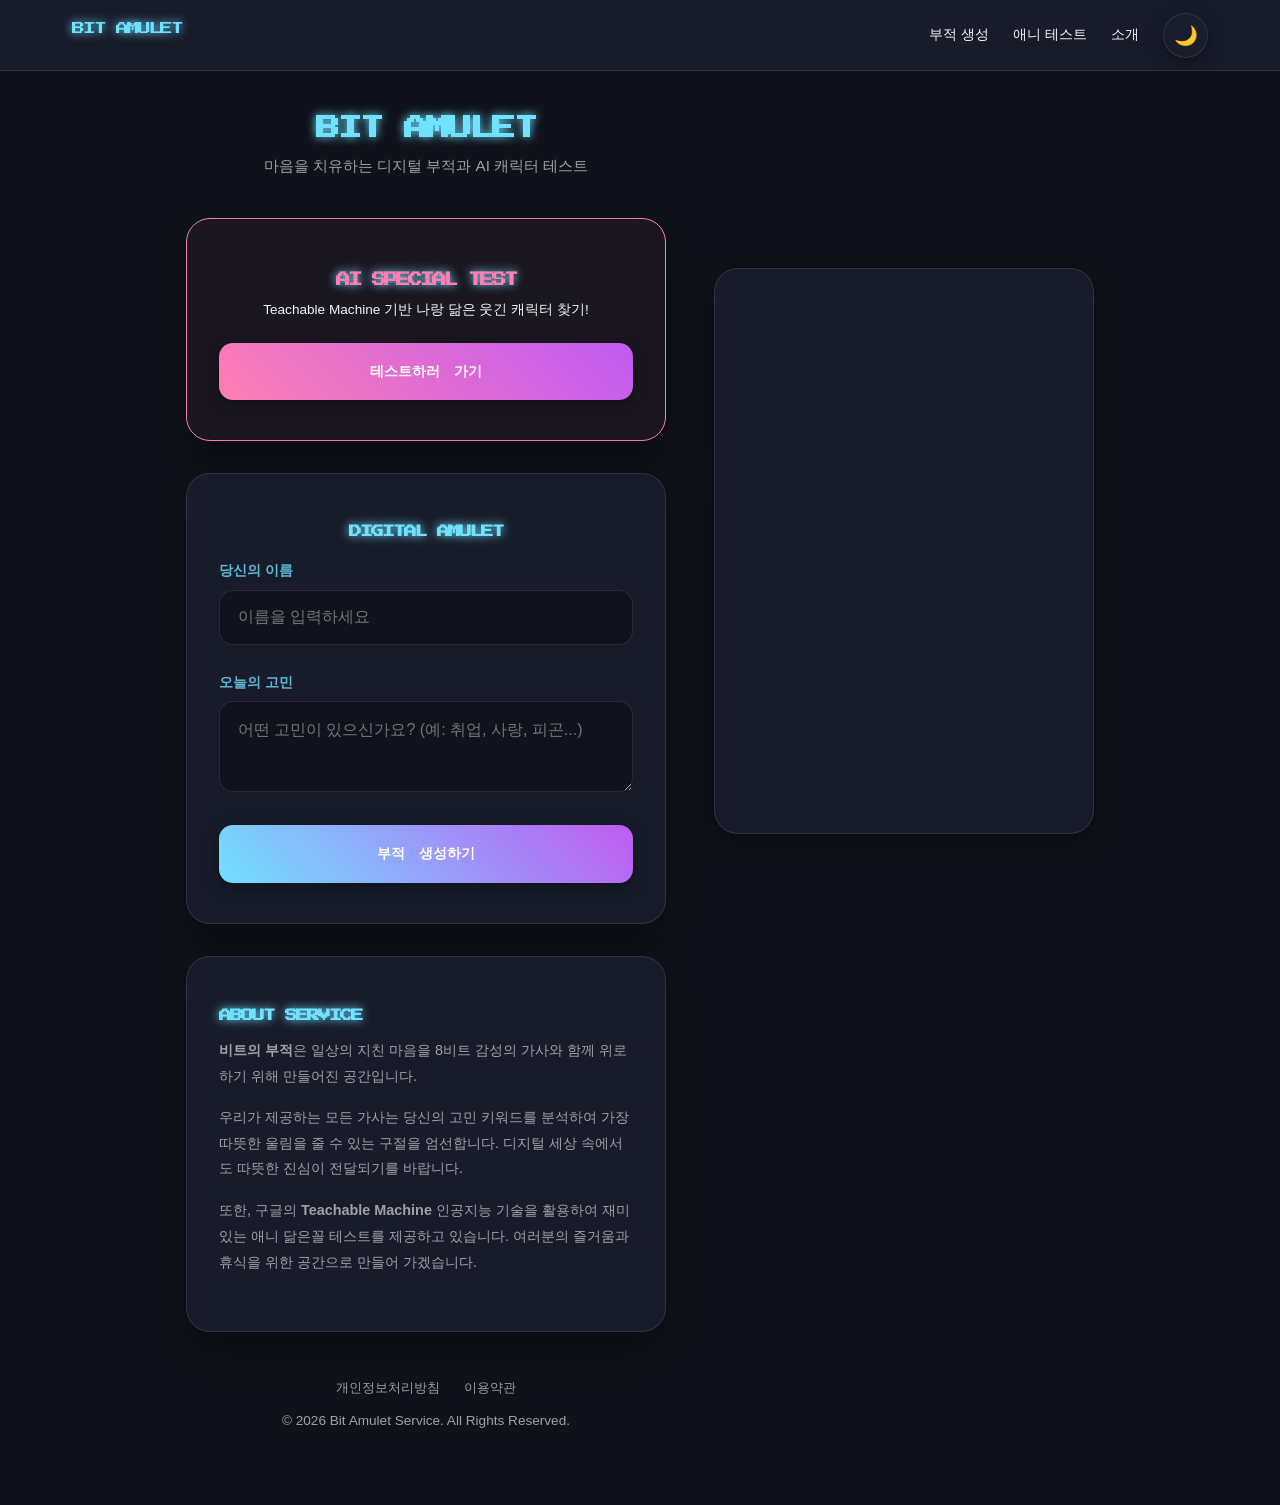
==== commit c18fe3d1: "Auto-commit at 2026-04-23 21:55:58" ====
--- a/index.html
+++ b/index.html
@@ -15,23 +15,23 @@
 </head>
 
 <body>
-    <nav class="main-nav">
-        <div class="nav-container">
-            <a href="index.html" class="nav-logo pixel-text" style="font-size: 0.8rem; text-decoration: none;">BIT
-                AMULET</a>
-            <div class="nav-links">
-                <a href="index.html">부적 생성</a>
-                <a href="anime-test.html">애니 테스트</a>
-                <a href="#about-section">소개</a>
+    <body>
+        <nav class="main-nav">
+            <div class="nav-container">
+                <a href="index.html" class="nav-logo pixel-text" style="font-size: 0.8rem;">BIT AMULET</a>
+                <div class="nav-right">
+                    <div class="nav-links">
+                        <a href="index.html">부적 생성</a>
+                        <a href="anime-test.html">애니 테스트</a>
+                        <a href="#about-section">소개</a>
+                    </div>
+                    <button id="theme-btn" title="테마 변경">🌙</button>
+                </div>
             </div>
-        </div>
-    </nav>
+        </nav>
 
-    <div class="theme-toggle">
-        <button id="theme-btn" title="테마 변경">🌙</button>
-    </div>
+        <div class="layout-wrapper">
 
-    <div class="layout-wrapper">
         <div class="container">
             <header>
                 <h1 class="pixel-text">BIT AMULET</h1>
--- a/style.css
+++ b/style.css
@@ -57,9 +57,29 @@
 .nav-container {
     max-width: 1200px;
     margin: 0 auto;
-    padding: 1rem 2rem;
+    padding: 0 2rem;
+    height: 70px; /* 높이 고정 */
     display: flex;
     justify-content: space-between;
+    align-items: center; /* 세로 중앙 정렬 */
+}
+
+.nav-logo {
+    text-decoration: none;
+    display: flex;
+    align-items: center;
+    height: 100%; /* 부모 높이 활용 */
+    margin: 0;
+}
+
+.nav-right {
+    display: flex;
+    align-items: center;
+    gap: 1.5rem;
+}
+
+.nav-links {
+    display: flex;
     align-items: center;
 }
 
@@ -76,6 +96,28 @@
     color: var(--neon-blue);
 }
 
+/* 테마 토글 버튼 (Nav 내부로 이동) */
+#theme-btn {
+    background: rgba(255, 255, 255, 0.05);
+    border: 1px solid var(--border-color);
+    color: var(--text-white);
+    padding: 0.5rem;
+    border-radius: 50%;
+    cursor: pointer;
+    font-size: 1.1rem;
+    display: flex;
+    align-items: center;
+    justify-content: center;
+    width: 40px;
+    height: 40px;
+    transition: all 0.3s;
+}
+
+#theme-btn:hover {
+    background: rgba(255, 255, 255, 0.1);
+    transform: scale(1.1);
+}
+
 .layout-wrapper {
     display: flex;
     justify-content: center;
@@ -83,7 +125,7 @@
     gap: 3rem;
     width: 100%;
     margin: 0 auto;
-    padding: 8rem 2rem 4rem 2rem; /* 네비게이션 공간 확보 */
+    padding: 100px 2rem 4rem 2rem; /* nav 높이 고려 */
 }
 
 .layout-wrapper::before {
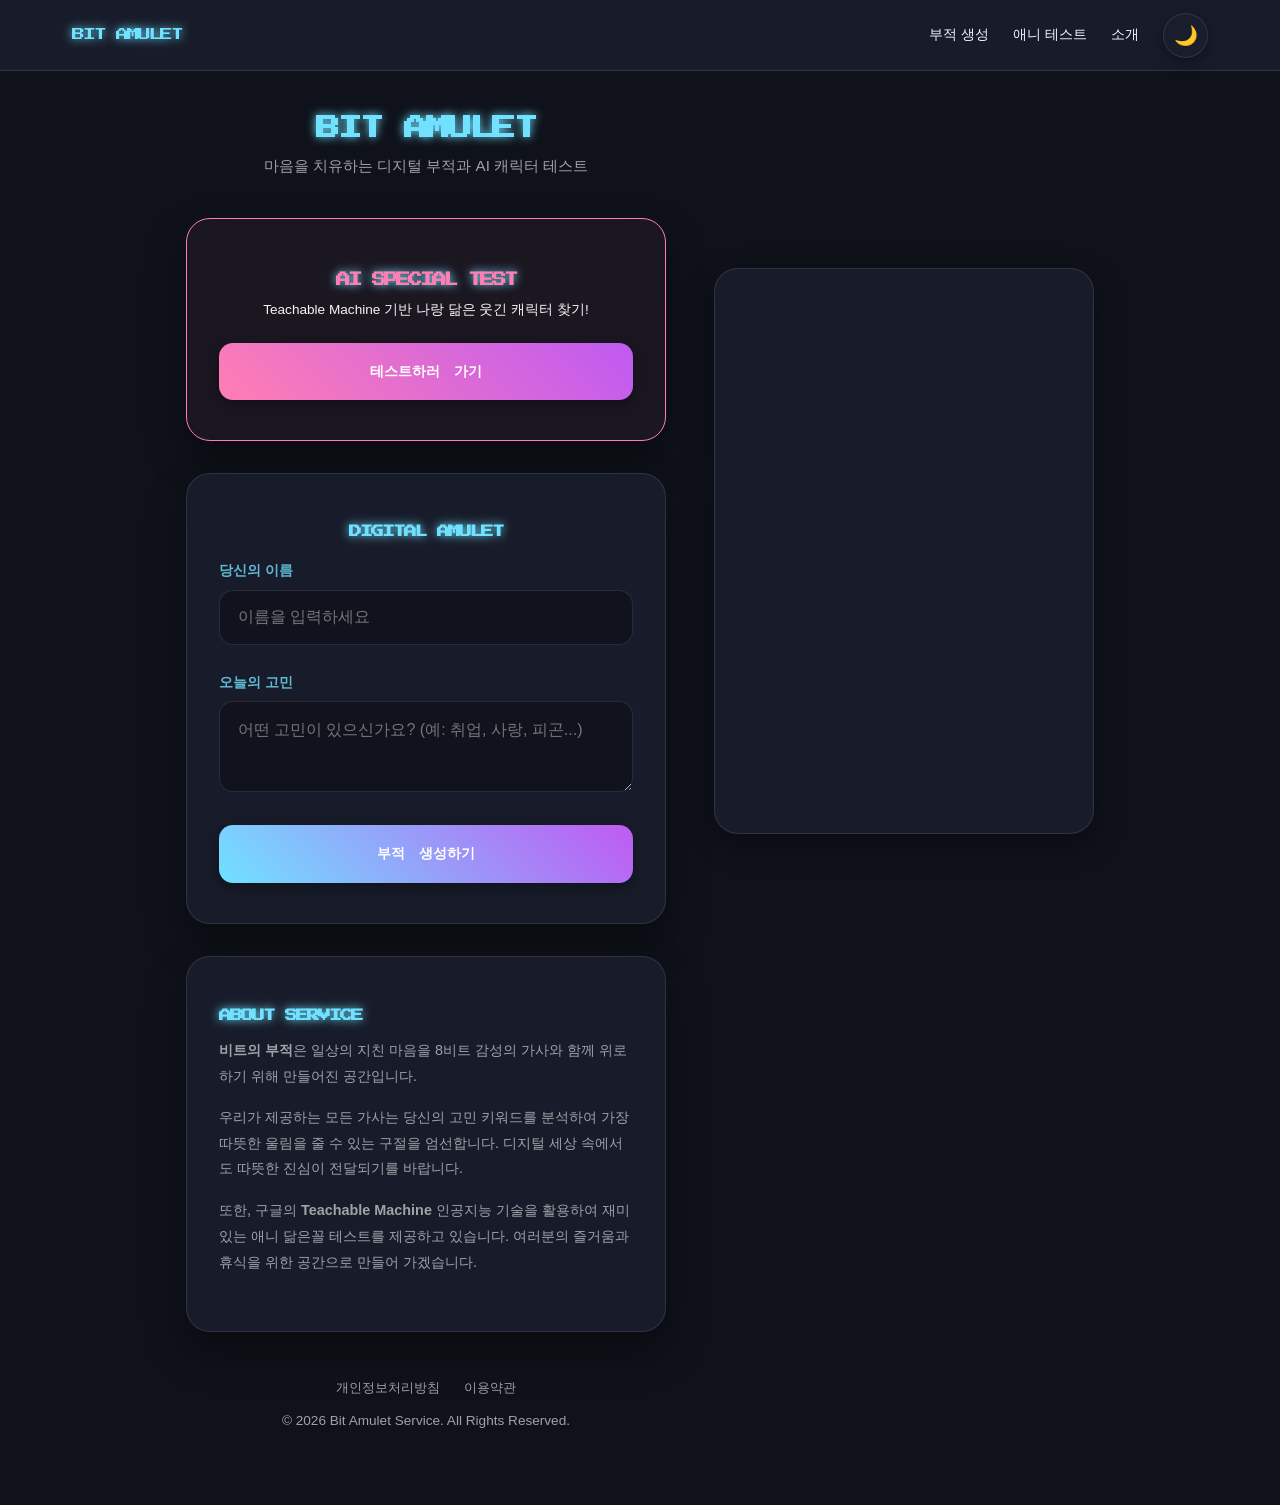
==== commit e423d384: "Auto-commit at 2026-04-23 22:00:02" ====
--- a/index.html
+++ b/index.html
@@ -15,6 +15,7 @@
 </head>
 
 <body>
+
     <body>
         <nav class="main-nav">
             <div class="nav-container">
@@ -32,97 +33,100 @@
 
         <div class="layout-wrapper">
 
-        <div class="container">
-            <header>
-                <h1 class="pixel-text">BIT AMULET</h1>
-                <p class="subtitle">마음을 치유하는 디지털 부적과 AI 캐릭터 테스트</p>
-            </header>
+            <div class="container">
+                <header>
+                    <h1 class="pixel-text">BIT AMULET</h1>
+                    <p class="subtitle">마음을 치유하는 디지털 부적과 AI 캐릭터 테스트</p>
+                </header>
 
-            <main>
-                <!-- 애니 테스트 바로가기 배너 -->
-                <section class="card"
-                    style="margin-bottom: 2rem; border: 1px solid var(--neon-pink); background: rgba(255, 126, 179, 0.05);">
-                    <h3 class="pixel-text" style="color: var(--neon-pink); font-size: 0.9rem;">AI SPECIAL TEST</h3>
-                    <p style="font-size: 0.85rem; margin-bottom: 1.5rem;">Teachable Machine 기반 나랑 닮은 웃긴 캐릭터 찾기!</p>
-                    <a href="anime-test.html" class="pixel-btn"
-                        style="background: linear-gradient(45deg, var(--neon-pink), var(--neon-purple)); text-decoration: none; display: block; text-align: center;">테스트하러
-                        가기</a>
-                </section>
+                <main>
+                    <!-- 애니 테스트 바로가기 배너 -->
+                    <section class="card"
+                        style="margin-bottom: 2rem; border: 1px solid var(--neon-pink); background: rgba(255, 126, 179, 0.05);">
+                        <h3 class="pixel-text" style="color: var(--neon-pink); font-size: 0.9rem;">AI SPECIAL TEST</h3>
+                        <p style="font-size: 0.85rem; margin-bottom: 1.5rem;">Teachable Machine 기반 나랑 닮은 웃긴 캐릭터 찾기!</p>
+                        <a href="anime-test.html" class="pixel-btn"
+                            style="background: linear-gradient(45deg, var(--neon-pink), var(--neon-purple)); text-decoration: none; display: block; text-align: center;">테스트하러
+                            가기</a>
+                    </section>
 
-                <section id="input-section" class="card">
-                    <h2 class="pixel-text" style="font-size: 0.8rem; margin-bottom: 1.5rem;">DIGITAL AMULET</h2>
-                    <div class="input-group">
-                        <label for="username">당신의 이름</label>
-                        <input type="text" id="username" placeholder="이름을 입력하세요" maxlength="10">
+                    <section id="input-section" class="card">
+                        <h2 class="pixel-text" style="font-size: 0.8rem; margin-bottom: 1.5rem;">DIGITAL AMULET</h2>
+                        <div class="input-group">
+                            <label for="username">당신의 이름</label>
+                            <input type="text" id="username" placeholder="이름을 입력하세요" maxlength="10">
+                        </div>
+                        <div class="input-group">
+                            <label for="worry">오늘의 고민</label>
+                            <textarea id="worry" placeholder="어떤 고민이 있으신가요? (예: 취업, 사랑, 피곤...)" rows="3"></textarea>
+                        </div>
+                        <button id="generate-btn" class="pixel-btn">부적 생성하기</button>
+                    </section>
+
+                    <section id="result-section" class="card hidden">
+                        <div id="pixel-icon-container"></div>
+                        <h2 id="result-name"></h2>
+                        <div class="lyric-box">
+                            <p id="result-lyric" class="pixel-text-sub"></p>
+                        </div>
+                        <button id="retry-btn" class="pixel-btn secondary">다시 쓰기</button>
+                    </section>
+
+                    <!-- 정보성 콘텐츠 추가 (애드센스 승인용) -->
+                    <section id="about-section" class="card" style="margin-top: 2rem; text-align: left;">
+                        <h3 class="pixel-text" style="font-size: 0.8rem; margin-bottom: 1rem;">ABOUT SERVICE</h3>
+                        <div style="font-size: 0.9rem; color: var(--text-gray); line-height: 1.8;">
+                            <p><strong>비트의 부적</strong>은 일상의 지친 마음을 8비트 감성의 가사와 함께 위로하기 위해 만들어진 공간입니다.</p>
+                            <p>우리가 제공하는 모든 가사는 당신의 고민 키워드를 분석하여 가장 따뜻한 울림을 줄 수 있는 구절을 엄선합니다. 디지털 세상 속에서도 따뜻한 진심이 전달되기를
+                                바랍니다.
+                            </p>
+                            <p style="margin-top: 1rem;">또한, 구글의 <strong>Teachable Machine</strong> 인공지능 기술을 활용하여 재미있는
+                                애니
+                                닮은꼴 테스트를 제공하고 있습니다. 여러분의 즐거움과 휴식을 위한 공간으로 만들어 가겠습니다.</p>
+                        </div>
+                    </section>
+                </main>
+
+                <footer>
+                    <div class="footer-links" style="margin-bottom: 1rem;">
+                        <a href="privacy.html"
+                            style="color: var(--text-gray); text-decoration: none; font-size: 0.8rem; margin: 0 10px;">개인정보처리방침</a>
+                        <a href="#"
+                            style="color: var(--text-gray); text-decoration: none; font-size: 0.8rem; margin: 0 10px;">이용약관</a>
                     </div>
-                    <div class="input-group">
-                        <label for="worry">오늘의 고민</label>
-                        <textarea id="worry" placeholder="어떤 고민이 있으신가요? (예: 취업, 사랑, 피곤...)" rows="3"></textarea>
-                    </div>
-                    <button id="generate-btn" class="pixel-btn">부적 생성하기</button>
-                </section>
+                    <p>&copy; 2026 Bit Amulet Service. All Rights Reserved.</p>
+                </footer>
+            </div>
 
-                <section id="result-section" class="card hidden">
-                    <div id="pixel-icon-container"></div>
-                    <h2 id="result-name"></h2>
-                    <div class="lyric-box">
-                        <p id="result-lyric" class="pixel-text-sub"></p>
-                    </div>
-                    <button id="retry-btn" class="pixel-btn secondary">다시 쓰기</button>
-                </section>
 
-                <!-- 정보성 콘텐츠 추가 (애드센스 승인용) -->
-                <section id="about-section" class="card" style="margin-top: 2rem; text-align: left;">
-                    <h3 class="pixel-text" style="font-size: 0.8rem; margin-bottom: 1rem;">ABOUT SERVICE</h3>
-                    <div style="font-size: 0.9rem; color: var(--text-gray); line-height: 1.8;">
-                        <p><strong>비트의 부적</strong>은 일상의 지친 마음을 8비트 감성의 가사와 함께 위로하기 위해 만들어진 공간입니다.</p>
-                        <p>우리가 제공하는 모든 가사는 당신의 고민 키워드를 분석하여 가장 따뜻한 울림을 줄 수 있는 구절을 엄선합니다. 디지털 세상 속에서도 따뜻한 진심이 전달되기를 바랍니다.
-                        </p>
-                        <p style="margin-top: 1rem;">또한, 구글의 <strong>Teachable Machine</strong> 인공지능 기술을 활용하여 재미있는 애니
-                            닮은꼴 테스트를 제공하고 있습니다. 여러분의 즐거움과 휴식을 위한 공간으로 만들어 가겠습니다.</p>
-                    </div>
-                </section>
-            </main>
-
-            <footer>
-                <div class="footer-links" style="margin-bottom: 1rem;">
-                    <a href="privacy.html"
-                        style="color: var(--text-gray); text-decoration: none; font-size: 0.8rem; margin: 0 10px;">개인정보처리방침</a>
-                    <a href="#"
-                        style="color: var(--text-gray); text-decoration: none; font-size: 0.8rem; margin: 0 10px;">이용약관</a>
-                </div>
-                <p>&copy; 2026 Bit Amulet Service. All Rights Reserved.</p>
-            </footer>
+            <!-- Disqus 댓글 섹션 -->
+            <aside class="comment-section">
+                <div id="disqus_thread"></div>
+                <script>
+                    /**
+                    *  RECOMMENDED CONFIGURATION VARIABLES: EDIT AND UNCOMMENT THE SECTION BELOW TO INSERT DYNAMIC VALUES FROM YOUR PLATFORM OR CMS.
+                    *  LEARN WHY DEFINING THESE VARIABLES IS IMPORTANT: https://disqus.com/admin/universalcode/#configuration-variables    */
+                    /*
+                    var disqus_config = function () {
+                    this.page.url = PAGE_URL;  // Replace PAGE_URL with your page's canonical URL variable
+                    this.page.identifier = PAGE_IDENTIFIER; // Replace PAGE_IDENTIFIER with your page's unique identifier variable
+                    };
+                    */
+                    (function () { // DON'T EDIT BELOW THIS LINE
+                        var d = document, s = d.createElement('script');
+                        s.src = 'https://luck-station.disqus.com/embed.js';
+                        s.setAttribute('data-timestamp', +new Date());
+                        (d.head || d.body).appendChild(s);
+                    })();
+                </script>
+                <noscript>Please enable JavaScript to view the <a href="https://disqus.com/?ref_noscript">comments
+                        powered
+                        by Disqus.</a></noscript>
+            </aside>
         </div>
 
-
-        <!-- Disqus 댓글 섹션 -->
-        <aside class="comment-section">
-            <div id="disqus_thread"></div>
-            <script>
-                /**
-                *  RECOMMENDED CONFIGURATION VARIABLES: EDIT AND UNCOMMENT THE SECTION BELOW TO INSERT DYNAMIC VALUES FROM YOUR PLATFORM OR CMS.
-                *  LEARN WHY DEFINING THESE VARIABLES IS IMPORTANT: https://disqus.com/admin/universalcode/#configuration-variables    */
-                /*
-                var disqus_config = function () {
-                this.page.url = PAGE_URL;  // Replace PAGE_URL with your page's canonical URL variable
-                this.page.identifier = PAGE_IDENTIFIER; // Replace PAGE_IDENTIFIER with your page's unique identifier variable
-                };
-                */
-                (function () { // DON'T EDIT BELOW THIS LINE
-                    var d = document, s = d.createElement('script');
-                    s.src = 'https://luck-station.disqus.com/embed.js';
-                    s.setAttribute('data-timestamp', +new Date());
-                    (d.head || d.body).appendChild(s);
-                })();
-            </script>
-            <noscript>Please enable JavaScript to view the <a href="https://disqus.com/?ref_noscript">comments powered
-                    by Disqus.</a></noscript>
-        </aside>
-    </div>
-
-    <!-- JS 경로 수정 -->
-    <script src="script.js"></script>
-</body>
+        <!-- JS 경로 수정 -->
+        <script src="script.js"></script>
+    </body>
 
 </html>
--- a/style.css
+++ b/style.css
@@ -68,8 +68,15 @@
     text-decoration: none;
     display: flex;
     align-items: center;
-    height: 100%; /* 부모 높이 활용 */
-    margin: 0;
+    height: 100%;
+    margin: 0 !important; /* 모든 마진 제거 */
+    padding: 0;
+    line-height: 1; /* 라인 높이 초기화 */
+}
+
+.nav-logo.pixel-text {
+    margin-bottom: 0 !important; /* pixel-text의 하단 마진 강제 제거 */
+    font-size: 0.8rem; /* 로고 사이즈 고정 */
 }
 
 .nav-right {
